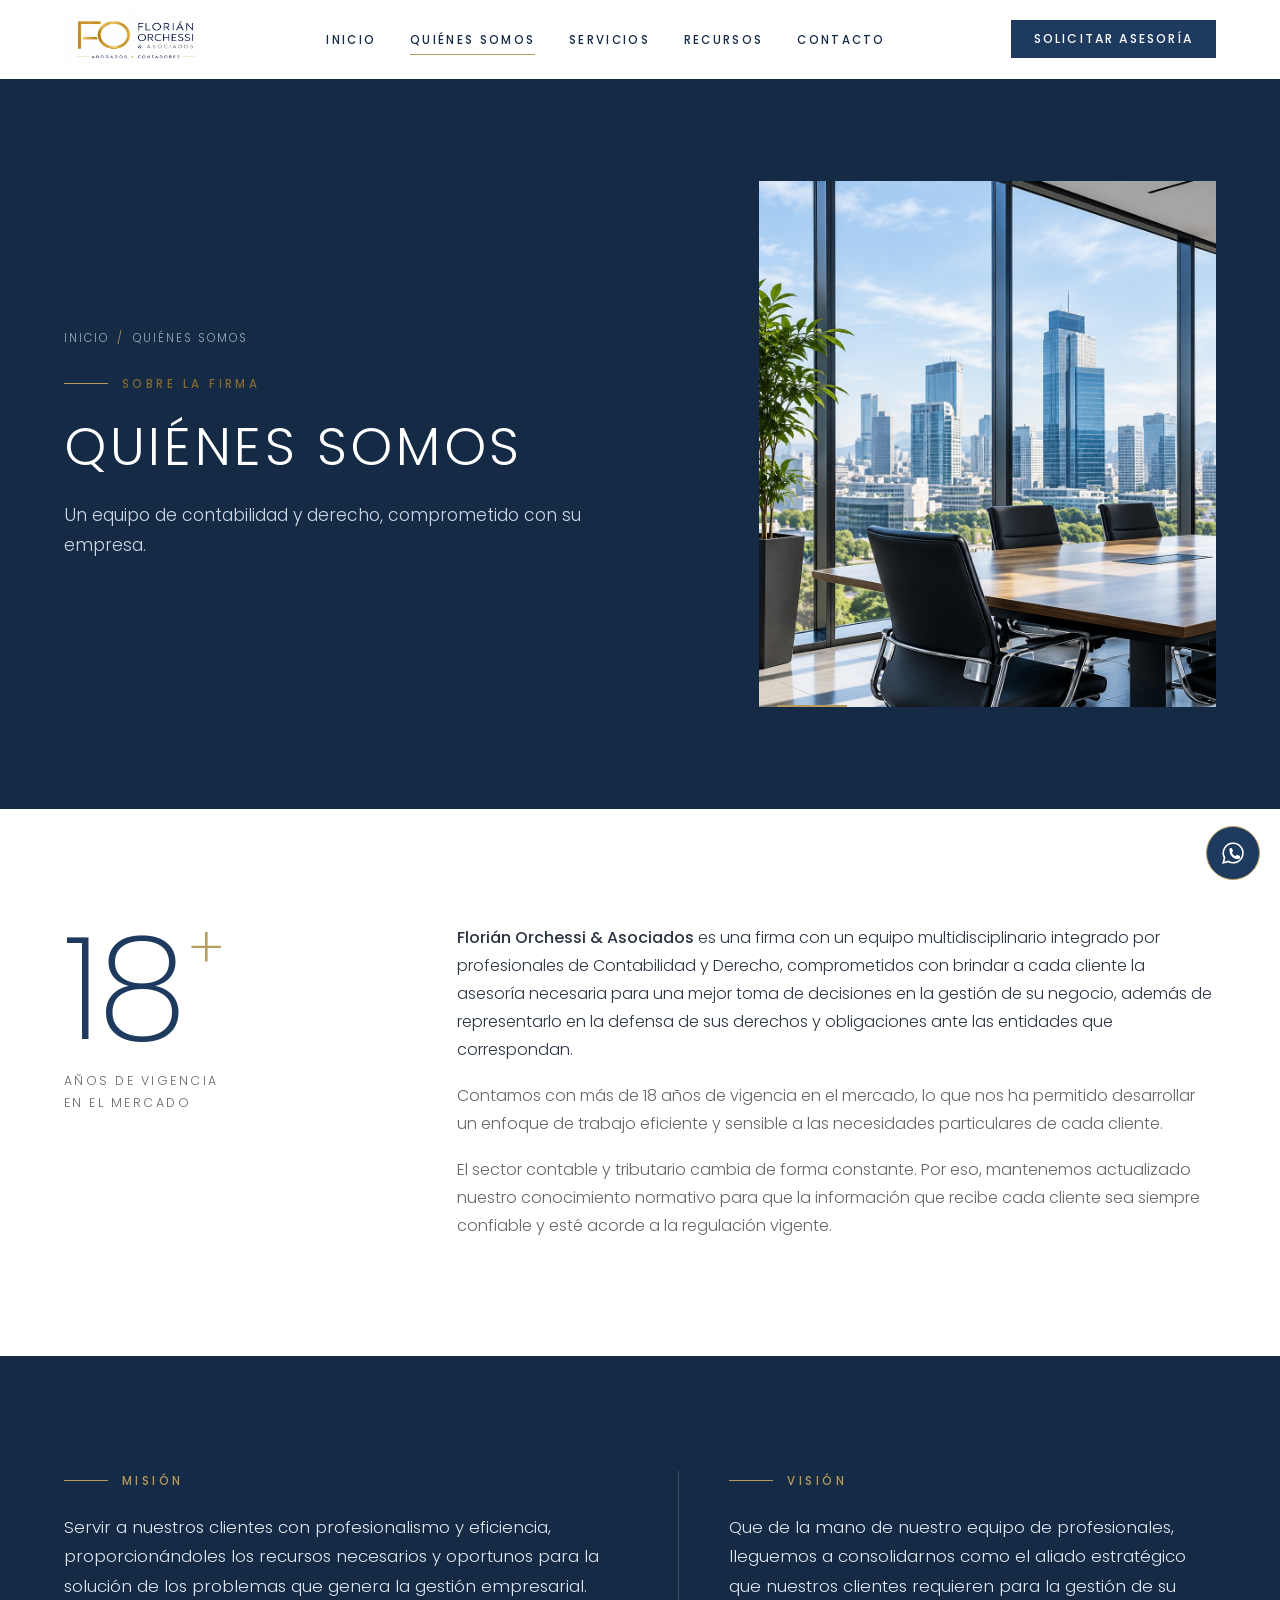
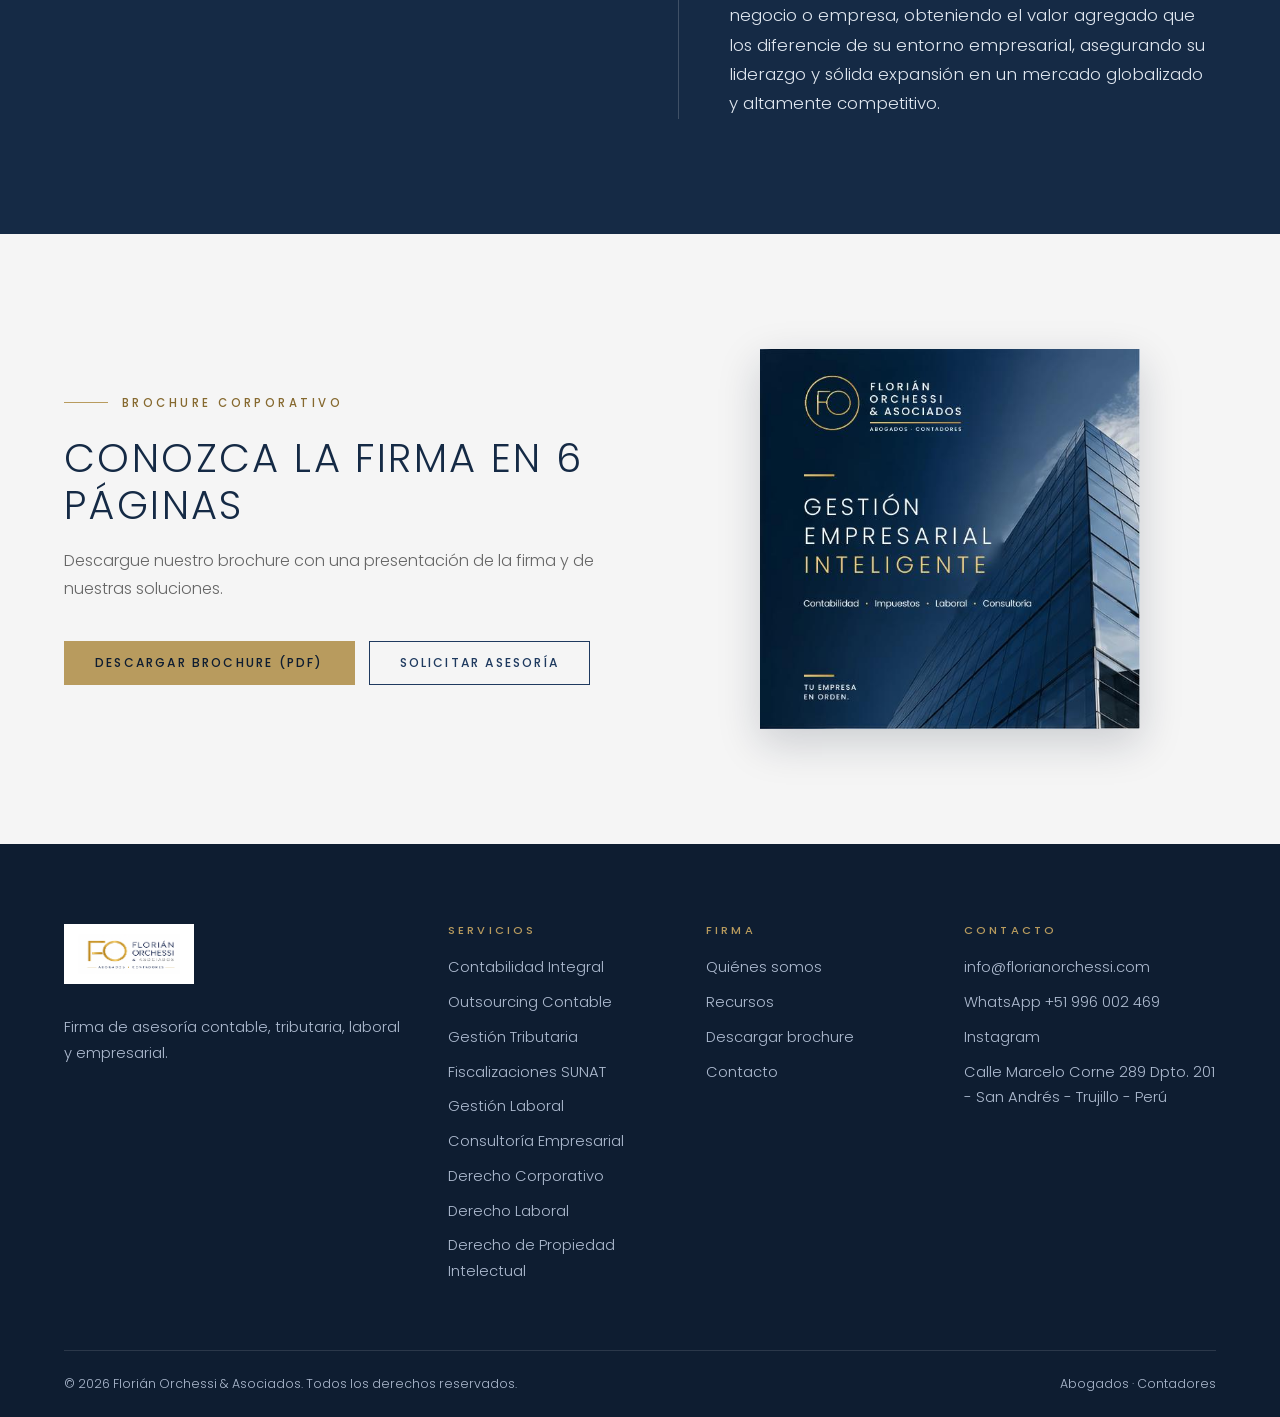
==== quienes-somos.html @ 4a56e605 "Add files via upload" ====
<!DOCTYPE html>
<html lang="es" class="no-js">
<head>
<meta charset="UTF-8">
<meta name="viewport" content="width=device-width,initial-scale=1">
<title>Quiénes somos | Florián Orchessi & Asociados – Abogados y contadores en Trujillo</title>
<meta name="description" content="Equipo multidisciplinario de contabilidad y derecho con más de 18 años de vigencia, aliado estratégico para la gestión de su empresa en Trujillo, Perú.">
<meta name="theme-color" content="#152A45">
<meta property="og:type" content="website"><meta property="og:locale" content="es_PE">
<meta property="og:site_name" content="Florián Orchessi &amp; Asociados">
<meta property="og:title" content="Quiénes somos | Florián Orchessi & Asociados – Abogados y contadores en Trujillo"><meta property="og:description" content="Equipo multidisciplinario de contabilidad y derecho con más de 18 años de vigencia, aliado estratégico para la gestión de su empresa en Trujillo, Perú.">
<meta property="og:url" content="https://TU-USUARIO.github.io/TU-REPOSITORIO/quienes-somos.html"><meta property="og:image" content="https://TU-USUARIO.github.io/TU-REPOSITORIO/assets/images/edificio-corporativo.jpg">
<link rel="icon" href="logo.png">
<link rel="preconnect" href="https://fonts.googleapis.com"><link rel="preconnect" href="https://fonts.gstatic.com" crossorigin>
<link href="https://fonts.googleapis.com/css2?family=Poppins:wght@200;300;400;500&display=swap" rel="stylesheet">
<link rel="stylesheet" href="style.css">
</head><body>
<a class="skip" href="#main">Saltar al contenido</a>
<header class="nav"><div class="wrap nav-in">
<a class="logo" href="index.html" aria-label="Florián Orchessi &amp; Asociados — Inicio"><img src="logo.png" alt="Florián Orchessi &amp; Asociados, Abogados y Contadores" width="137" height="54"></a>
<ul class="menu" id="menu"><li><a href="index.html">Inicio</a></li><li><a href="quienes-somos.html" aria-current=page>Quiénes somos</a></li><li><a href="index.html#servicios">Servicios</a></li><li><a href="recursos.html">Recursos</a></li><li><a href="index.html#contacto">Contacto</a></li></ul>
<a class="btn" href="index.html#contacto">Solicitar asesoría</a>
<button class="burger" type="button" aria-label="Abrir menú" aria-expanded="false" aria-controls="menu"><span></span><span></span><span></span></button>
</div></header>
<main id="main">

<section class="ph-hero hv-a" style="padding:0"><div class="wrap"><div><p class="crumbs"><a href="index.html">Inicio</a><span>/</span>Quiénes somos</p><span class="kicker">Sobre la firma</span><h1>Quiénes somos</h1><p class="lead">Un equipo de contabilidad y derecho, comprometido con su empresa.</p></div><div class="ph "><img src="assets/images/sala-de-reuniones.jpg" alt="Sala de reuniones ejecutiva con vista a la ciudad" decoding="async"></div></div></section>
<section><div class="wrap exp"><div class="rv"><div class="big">18<sup>+</sup></div><p class="exp-cap">Años de vigencia en el mercado</p></div>
<div class="rv"><p style="margin-bottom:18px"><strong style="font-weight:500">Florián Orchessi &amp; Asociados</strong> es una firma con un equipo multidisciplinario integrado por profesionales de Contabilidad y Derecho, comprometidos con brindar a cada cliente la asesoría necesaria para una mejor toma de decisiones en la gestión de su negocio, además de representarlo en la defensa de sus derechos y obligaciones ante las entidades que correspondan.</p>
<p style="margin-bottom:18px;color:var(--gray)">Contamos con más de 18 años de vigencia en el mercado, lo que nos ha permitido desarrollar un enfoque de trabajo eficiente y sensible a las necesidades particulares de cada cliente.</p>
<p style="color:var(--gray)">El sector contable y tributario cambia de forma constante. Por eso, mantenemos actualizado nuestro conocimiento normativo para que la información que recibe cada cliente sea siempre confiable y esté acorde a la regulación vigente.</p></div></div></section>
<section class="dark"><div class="wrap mv"><div class="rv"><span class="kicker">Misión</span><p style="font-size:1.05rem;color:#dfe6ef">Servir a nuestros clientes con profesionalismo y eficiencia, proporcionándoles los recursos necesarios y oportunos para la solución de los problemas que genera la gestión empresarial.</p></div>
<div class="rv"><span class="kicker">Visión</span><p style="font-size:1.05rem;color:#dfe6ef">Que de la mano de nuestro equipo de profesionales, lleguemos a consolidarnos como el aliado estratégico que nuestros clientes requieren para la gestión de su negocio o empresa, obteniendo el valor agregado que los diferencie de su entorno empresarial, asegurando su liderazgo y sólida expansión en un mercado globalizado y altamente competitivo.</p></div></div></section>
<section class="soft"><div class="wrap split"><div class="rv"><span class="kicker">Brochure corporativo</span><h2>Conozca la firma en 6 páginas</h2><p style="margin-top:18px">Descargue nuestro brochure con una presentación de la firma y de nuestras soluciones.</p>
<div class="actions"><a class="btn gold" href="assets/docs/Brochure-Florian-Orchessi-Asociados.pdf" download>Descargar brochure (PDF)</a><a class="btn line" href="index.html#contacto">Solicitar asesoría</a></div></div>
<div class="rv"><img src="assets/images/brochure-portada-1.jpg" alt="Portada del brochure de Florián Orchessi & Asociados" loading="lazy" style="width:100%;max-width:380px;margin:auto;box-shadow:0 14px 40px rgba(14,29,49,.18)"></div></div></section>
</main>
<footer><div class="wrap"><div class="f-grid">
<div><a class="f-logo" href="index.html"><img src="logo.png" alt="Florián Orchessi &amp; Asociados" width="102" height="40"></a>
<p>Firma de asesoría contable, tributaria, laboral y empresarial.</p></div>
<div><h4>Servicios</h4><ul><li><a href="contabilidad-integral.html">Contabilidad Integral</a></li><li><a href="outsourcing-contable.html">Outsourcing Contable</a></li><li><a href="gestion-tributaria.html">Gestión Tributaria</a></li><li><a href="fiscalizaciones-sunat.html">Fiscalizaciones SUNAT</a></li><li><a href="gestion-laboral.html">Gestión Laboral</a></li><li><a href="consultoria-empresarial.html">Consultoría Empresarial</a></li><li><a href="derecho-corporativo.html">Derecho Corporativo</a></li><li><a href="derecho-laboral.html">Derecho Laboral</a></li><li><a href="derecho-propiedad-intelectual.html">Derecho de Propiedad Intelectual</a></li></ul></div>
<div><h4>Firma</h4><ul><li><a href="quienes-somos.html">Quiénes somos</a></li><li><a href="recursos.html">Recursos</a></li><li><a href="assets/docs/Brochure-Florian-Orchessi-Asociados.pdf" download>Descargar brochure</a></li><li><a href="index.html#contacto">Contacto</a></li></ul></div>
<div><h4>Contacto</h4><ul><li><a href="mailto:info@florianorchessi.com">info@florianorchessi.com</a></li><li><a href="https://wa.me/51996002469" target="_blank" rel="noopener">WhatsApp +51 996 002 469</a></li><li><a href="https://www.instagram.com/florianorchessicontadores/" target="_blank" rel="noopener">Instagram</a></li><li>Calle Marcelo Corne 289 Dpto. 201 - San Andrés - Trujillo - Perú</li></ul></div>
</div>
<div class="f-bot"><span>© 2026 Florián Orchessi &amp; Asociados. Todos los derechos reservados.</span><span>Abogados · Contadores</span></div></div></footer>
<a class="wa" href="https://wa.me/51996002469?text=Hola%2C%20quiero%20más%20información%20sobre%20sus%20servicios" target="_blank" rel="noopener" aria-label="Escribir por WhatsApp"><svg viewBox="0 0 24 24" aria-hidden="true"><path d="M12 3a9 9 0 0 0-7.8 13.4L3 21l4.7-1.2A9 9 0 1 0 12 3Z" fill="none" stroke="currentColor" stroke-width="1.5"/><path d="M8.5 8.7c.2-.7 1-1.4 1.7-1.3.4 0 .8.3 1.1 1l.6 1.3c.2.4.1.8-.2 1.1l-.5.6c-.2.2-.2.5 0 .8.6 1 1.6 2 2.6 2.5.3.2.6.1.8-.1l.6-.6c.3-.3.7-.4 1.1-.2l1.3.6c.6.3 1 .7 1 1.2.1.8-.6 1.5-1.3 1.8-1.9.7-4.3-.2-6.1-2-1.8-1.8-2.8-4.1-2.2-5.9Z" fill="currentColor"/></svg></a>
<script src="script.js"></script>
</body></html>
---- style.css ----
/* ==========================================================
   FLORIÁN ORCHESSI & ASOCIADOS — Hoja de estilos única
   Dirección: corporativa · minimalista · elegante · premium
   ========================================================== */
:root{
  --navy:#1F3A5F; --navy-d:#152A45; --navy-x:#0E1D31;
  --gold:#B89B5E; --gold-t:#86692F;      /* gold-t: dorado oscuro para texto sobre blanco (contraste AA) */
  --ink:#2B3442; --gray:#666; --soft:#F5F5F5; --line:#E3E6EA;
  --ease:cubic-bezier(.2,.7,.2,1); --nav-h:78px;
}
*{margin:0;padding:0;box-sizing:border-box}
html{scroll-behavior:smooth;scroll-padding-top:var(--nav-h)}
body{font-family:'Poppins',system-ui,-apple-system,'Segoe UI',sans-serif;font-weight:300;color:var(--ink);line-height:1.75;background:#fff;-webkit-font-smoothing:antialiased;overflow-x:hidden}
img{max-width:100%;display:block}
a{color:inherit;text-decoration:none}
ul{list-style:none}
.wrap{width:min(1200px,90%);margin:auto}
section{padding:clamp(72px,9vw,132px) 0}
.soft{background:var(--soft)}
.dark{background:var(--navy-d);color:#dfe6ef}
.skip{position:absolute;left:-999px;top:8px;background:#fff;padding:8px 14px;z-index:200}
.skip:focus{left:8px}
:focus-visible{outline:2px solid var(--gold);outline-offset:3px}

/* ---------- Tipografía ---------- */
h1,h2,h3,h4{font-weight:300;line-height:1.18;color:var(--navy-d)}
h1{font-size:clamp(2.1rem,5vw,4rem);letter-spacing:.07em;text-transform:uppercase}
h2{font-size:clamp(1.55rem,3.2vw,2.5rem);letter-spacing:.06em;text-transform:uppercase}
h3{font-size:.95rem;font-weight:500;letter-spacing:.16em;text-transform:uppercase}
.dark h1,.dark h2,.dark h3,.hero h1,.hero h2{color:#fff}
.accent{color:var(--gold)}
.kicker{display:flex;align-items:center;gap:14px;font-size:.72rem;font-weight:500;letter-spacing:.3em;text-transform:uppercase;color:var(--gold-t);margin-bottom:22px}
.kicker::before{content:"";width:44px;height:1px;background:var(--gold)}
.dark .kicker,.hero .kicker{color:var(--gold)}
.lead{font-size:1.08rem;color:var(--gray);max-width:56ch}
.dark .lead,.hero .lead{color:#cfd9e6}
.rule{width:56px;height:1px;background:var(--gold);margin:28px 0}

/* ---------- Botones (pocos y claros) ---------- */
.btn{display:inline-flex;align-items:center;gap:10px;padding:15px 30px;font:500 .76rem/1 'Poppins',sans-serif;letter-spacing:.18em;text-transform:uppercase;background:var(--navy);color:#fff;border:1px solid var(--navy);transition:.35s var(--ease);cursor:pointer}
.btn:hover{background:var(--navy-d);transform:translateY(-2px)}
.btn.gold{background:var(--gold);border-color:var(--gold);color:var(--navy-x)}
.btn.gold:hover{background:#c9ad72}
.btn.line{background:transparent;color:var(--navy)}
.btn.line:hover{background:var(--navy);color:#fff}
.btn.line.light{color:#fff;border-color:rgba(255,255,255,.55)}
.btn.line.light:hover{background:#fff;color:var(--navy-d)}
.more{display:inline-flex;align-items:center;gap:10px;font-size:.74rem;font-weight:500;letter-spacing:.18em;text-transform:uppercase;color:var(--navy)}
.more::after{content:"";width:28px;height:1px;background:var(--gold);transition:width .35s var(--ease)}
.more:hover::after{width:48px}
.dark .more{color:#fff}
.actions{display:flex;flex-wrap:wrap;gap:14px;margin-top:38px}

/* ---------- Navbar ---------- */
.nav{position:sticky;top:0;z-index:100;background:#fff;border-bottom:1px solid transparent;transition:border-color .3s,box-shadow .3s}
.nav.scrolled{border-color:var(--line)}
.nav-in{height:var(--nav-h);display:flex;align-items:center;justify-content:space-between;gap:24px}
.logo img{height:54px;width:auto}
.menu{display:flex;gap:34px}
.menu a{font-size:.72rem;font-weight:500;letter-spacing:.2em;text-transform:uppercase;color:var(--navy-d);padding:6px 0;border-bottom:1px solid transparent;transition:.3s}
.menu a:hover,.menu a[aria-current]{border-color:var(--gold)}
.nav .btn{padding:12px 22px}
.burger{display:none;width:44px;height:44px;background:none;border:0;cursor:pointer;position:relative}
.burger span{position:absolute;left:11px;right:11px;height:1.5px;background:var(--navy-d);transition:.3s}
.burger span:nth-child(1){top:16px}.burger span:nth-child(2){top:22px}.burger span:nth-child(3){top:28px}
.burger.open span:nth-child(1){top:22px;transform:rotate(45deg)}
.burger.open span:nth-child(2){opacity:0}
.burger.open span:nth-child(3){top:22px;transform:rotate(-45deg)}

/* ---------- Hero (inicio) ---------- */
.hero{position:relative;min-height:calc(100svh - var(--nav-h));display:flex;align-items:center;color:#fff;background:var(--navy-x) url(assets/images/edificio-corporativo.jpg) right 30%/cover no-repeat;padding:96px 0 150px}
.hero::after{content:"";position:absolute;inset:0;background:linear-gradient(90deg,rgba(14,29,49,.82) 0%,rgba(14,29,49,.35) 55%,rgba(14,29,49,0) 100%)}
.hero .wrap{position:relative;z-index:1}
.hero h1{max-width:12ch;margin-bottom:28px}
.hero .lead{font-size:1.12rem}
.hero-strip{position:absolute;z-index:1;left:0;right:0;bottom:0;border-top:1px solid rgba(255,255,255,.18);background:rgba(14,29,49,.55);backdrop-filter:blur(6px)}
.hero-strip ul{display:flex;flex-wrap:wrap;gap:8px 34px;padding:20px 0;font-size:.78rem;letter-spacing:.2em;text-transform:uppercase;color:#e8edf4}
.hero-strip li+li::before{content:"·";color:var(--gold);margin-right:34px}

/* ---------- Experiencia (editorial) ---------- */
.exp{display:grid;grid-template-columns:minmax(220px,.8fr) 2fr;gap:clamp(40px,7vw,110px);align-items:start}
.big{font-size:clamp(5rem,12vw,9rem);font-weight:200;line-height:.9;color:var(--navy);letter-spacing:-.02em}
.big sup{font-size:.4em;color:var(--gold);vertical-align:top;margin-left:4px}
.exp-cap{font-size:.78rem;letter-spacing:.2em;text-transform:uppercase;color:var(--gray);margin-top:16px;max-width:22ch}
.pillars{display:grid;grid-template-columns:repeat(2,1fr);border-top:1px solid var(--line)}
.pillars div{padding:30px 30px 30px 0;border-bottom:1px solid var(--line)}
.pillars div:nth-child(odd){border-right:1px solid var(--line)}
.pillars div:nth-child(even){padding-left:30px}
.pillars p{margin-top:8px;color:var(--gray);font-size:.95rem}

/* ---------- Split (texto + foto) ---------- */
.split{display:grid;grid-template-columns:1fr 1fr;gap:clamp(40px,7vw,100px);align-items:center}
.split.rev .ph{order:2}
.ph{position:relative;overflow:hidden;background:var(--navy-d)}
.ph img{width:100%;height:100%;object-fit:cover;transition:transform 1.4s var(--ease)}
.ph:hover img{transform:scale(1.03)}
.ph.tall{aspect-ratio:4/5}.ph.wide{aspect-ratio:16/11}
.ph::after{content:"";position:absolute;left:18px;bottom:-1px;width:70px;height:3px;background:var(--gold)}
.split p+p{margin-top:16px}
.split p{color:var(--gray)}

/* ---------- Servicios (editorial por categorías) ---------- */
.sec-head{max-width:640px;margin-bottom:clamp(48px,6vw,84px)}
.cat{display:grid;grid-template-columns:5fr 6fr;gap:clamp(32px,6vw,90px);padding:clamp(36px,5vw,64px) 0;border-top:1px solid var(--line);align-items:start}
.cat:nth-of-type(even) .ph{order:2}
.cat{align-items:stretch}.cat .ph{min-height:260px}
.cat-n{font-size:.74rem;letter-spacing:.3em;color:var(--gold-t);font-weight:500}
.cat h3{font-size:1.25rem;margin:6px 0 0;letter-spacing:.14em}
.svc{display:block;padding:22px 0;border-bottom:1px solid var(--line);position:relative;transition:padding .4s var(--ease)}
.svc:first-of-type{padding-top:0}
.svc:last-child{border-bottom:0}
.svc h4{font-size:1.05rem;font-weight:500;color:var(--navy-d);letter-spacing:.02em}
.svc p{color:var(--gray);font-size:.93rem;margin:4px 0 10px;max-width:52ch}
.svc:hover{padding-left:10px}
.regimenes{margin-top:clamp(32px,4vw,56px);padding:28px 0;border-top:1px solid var(--line);display:flex;flex-wrap:wrap;gap:12px 36px;align-items:baseline}
.regimenes b{font-weight:500;font-size:.72rem;letter-spacing:.24em;text-transform:uppercase;color:var(--gold-t)}
.regimenes span{color:var(--navy-d);font-size:.92rem}

/* ---------- Por qué elegirnos ---------- */
.why{display:grid;grid-template-columns:repeat(3,1fr);margin-top:clamp(40px,5vw,70px);border-top:1px solid rgba(255,255,255,.16)}
.why div{padding:34px 30px 34px 0;border-bottom:1px solid rgba(255,255,255,.16)}
.why div:not(:nth-child(3n+1)){padding-left:30px;border-left:1px solid rgba(255,255,255,.16)}
.why b{display:block;color:var(--gold);font-weight:300;font-size:.8rem;letter-spacing:.3em;margin-bottom:12px}
.why h3{color:#fff;margin-bottom:8px;font-size:.88rem}
.why p{font-size:.92rem;color:#b9c6d6}

/* ---------- Enfoque (pasos) ---------- */
.steps{display:grid;grid-template-columns:repeat(4,1fr);gap:0;margin-top:clamp(44px,5vw,70px);counter-reset:s}
.step{position:relative;padding:34px 28px 0 0;border-top:1px solid var(--line)}
.step::before{content:"";position:absolute;left:0;top:-4px;width:7px;height:7px;border-radius:50%;background:var(--gold)}
.step b{font-size:2.6rem;font-weight:200;color:var(--navy);line-height:1}
.step h3{margin:14px 0 8px}
.step p{font-size:.92rem;color:var(--gray)}

/* ---------- CTA ---------- */
.cta{position:relative;color:#fff;text-align:center;background:var(--navy-x) url(assets/images/edificio-fachada.jpg) center/cover;padding:clamp(90px,12vw,170px) 0}
.cta::before{content:"";position:absolute;inset:0;background:rgba(14,29,49,.78)}
.cta .wrap{position:relative;max-width:860px}
.cta h2{color:#fff;font-size:clamp(1.6rem,3.6vw,2.8rem);line-height:1.3}
.cta .actions{justify-content:center}

/* ---------- Contacto / equipo ---------- */
.contact{display:grid;grid-template-columns:5fr 6fr;gap:clamp(40px,7vw,100px)}
.cinfo li{padding:14px 0;border-bottom:1px solid var(--line);font-size:.95rem}
.cinfo small{display:block;font-size:.68rem;letter-spacing:.26em;text-transform:uppercase;color:var(--gold-t);font-weight:500}
.cinfo a:hover{color:var(--gold-t)}
form{display:grid;gap:22px}
.row{display:grid;grid-template-columns:1fr 1fr;gap:22px}
label{display:block;font-size:.68rem;letter-spacing:.24em;text-transform:uppercase;font-weight:500;color:var(--navy-d);margin-bottom:6px}
input,textarea{width:100%;font:300 1rem 'Poppins',sans-serif;color:var(--ink);padding:12px 0;border:0;border-bottom:1px solid #b9c1cc;background:transparent;border-radius:0;transition:border-color .3s}
input:focus,textarea:focus{outline:0;border-color:var(--gold)}
.hp{position:absolute;left:-9999px}
.note{font-size:.8rem;color:var(--gray)}
.join{display:flex;justify-content:space-between;align-items:center;gap:30px;flex-wrap:wrap}
.join p{max-width:60ch;color:var(--gray)}

/* ---------- Footer ---------- */
footer{background:var(--navy-x);color:#aebbd0;padding:80px 0 0;font-size:.92rem}
.f-grid{display:grid;grid-template-columns:1.6fr 1fr 1fr 1.2fr;gap:48px;padding-bottom:56px}
.f-logo{display:inline-block;background:#fff;padding:10px 14px;margin-bottom:22px}
.f-logo img{height:40px}
footer h4{font-size:.7rem;letter-spacing:.28em;text-transform:uppercase;color:var(--gold);font-weight:500;margin-bottom:18px}
footer li{margin-bottom:9px}
footer a:hover{color:#fff}
.f-bot{border-top:1px solid rgba(255,255,255,.12);padding:22px 0;font-size:.78rem;display:flex;justify-content:space-between;flex-wrap:wrap;gap:8px}

/* ---------- WhatsApp flotante ---------- */
.wa{position:fixed;right:20px;bottom:20px;z-index:90;width:54px;height:54px;border-radius:50%;background:var(--navy);color:#fff;display:grid;place-items:center;border:1px solid var(--gold);transition:.3s var(--ease)}
.wa:hover{transform:translateY(-3px);background:var(--navy-d)}
.wa svg{width:26px;height:26px}

/* ---------- Páginas internas ---------- */
.ph-hero{position:relative;color:#fff;background:var(--navy-d)}
.crumbs{font-size:.72rem;letter-spacing:.18em;text-transform:uppercase;color:#9fb0c6;margin-bottom:26px}
.crumbs a:hover{color:#fff}
.crumbs span{color:var(--gold);margin:0 8px}
.ph-hero h1{color:#fff;font-size:clamp(1.9rem,4.2vw,3.3rem)}
.ph-hero .lead{margin-top:22px}
/* Variante A: texto + foto lateral */
.hv-a .wrap{display:grid;grid-template-columns:1.15fr .85fr;gap:clamp(30px,6vw,90px);align-items:center;padding:clamp(60px,8vw,110px) 0}
.hv-a .ph{aspect-ratio:4/4.6}
/* Variante B: foto a sangre */
.hv-b{background-size:cover;background-position:center}
.hv-b::before{content:"";position:absolute;inset:0;background:linear-gradient(90deg,rgba(14,29,49,.92),rgba(14,29,49,.55))}
.hv-b .wrap{position:relative;padding:clamp(90px,13vw,190px) 0 clamp(70px,9vw,120px);max-width:min(1200px,90%)}
.hv-b h1,.hv-b .lead{max-width:760px}
/* Variante C: tipográfica con numeral */
.hv-c .wrap{position:relative;padding:clamp(70px,9vw,130px) 0;display:grid;grid-template-columns:1fr auto;gap:40px;align-items:end}
.hv-c .num{font-size:clamp(7rem,20vw,16rem);font-weight:200;line-height:.8;color:transparent;-webkit-text-stroke:1px rgba(184,155,94,.55)}
.scope{display:grid;grid-template-columns:1fr 2fr;gap:clamp(36px,7vw,110px)}
.scope-list li{display:grid;grid-template-columns:48px 1fr;gap:12px;padding:18px 0;border-bottom:1px solid var(--line);color:var(--ink)}
.scope-list li:first-child{border-top:1px solid var(--line)}
.scope-list b{font-weight:400;font-size:.76rem;letter-spacing:.2em;color:var(--gold-t);padding-top:4px}
.scope-list.two{grid-template-columns:1fr 1fr;column-gap:50px;display:grid}
.scope-list.two li:nth-child(2){border-top:1px solid var(--line)}
.benefits{display:grid;grid-template-columns:repeat(3,1fr);gap:0;margin-top:48px}
.benefits div{padding:6px 34px;border-left:1px solid rgba(255,255,255,.18)}
.benefits div:first-child{padding-left:0;border-left:0}
.benefits p{font-size:.93rem;color:#b9c6d6;margin-top:8px}
.others{display:flex;flex-wrap:wrap;gap:10px 30px;margin-top:26px}
.others a{font-size:.88rem;color:var(--navy);border-bottom:1px solid var(--gold);padding-bottom:2px}
.others a:hover{color:var(--gold-t)}

/* ---------- Recursos ---------- */
.res-feat{display:grid;grid-template-columns:5fr 6fr;gap:clamp(36px,6vw,90px);align-items:center;padding:clamp(28px,4vw,48px);background:var(--soft)}
.res-feat img{width:100%;box-shadow:0 14px 40px rgba(14,29,49,.18);max-width:420px;margin:auto}
.tag{display:inline-block;font-size:.66rem;letter-spacing:.24em;text-transform:uppercase;font-weight:500;color:var(--gold-t);border:1px solid var(--gold);padding:4px 10px;margin-bottom:14px}
.res-list{margin-top:clamp(40px,5vw,64px)}
.res-row{display:grid;grid-template-columns:2.2fr 1fr auto;gap:30px;align-items:center;padding:30px 0;border-top:1px solid var(--line)}
.res-row:last-child{border-bottom:1px solid var(--line)}
.res-row h3{font-size:1.02rem;letter-spacing:.08em}
.res-row p{color:var(--gray);font-size:.93rem;margin-top:4px}
.res-row small{font-size:.7rem;letter-spacing:.22em;text-transform:uppercase;color:var(--gold-t);font-weight:500}

/* ---------- Animaciones discretas ---------- */
.rv{opacity:0;transform:translateY(22px);transition:opacity .9s var(--ease),transform .9s var(--ease)}
.rv.in{opacity:1;transform:none}
.no-js .rv{opacity:1;transform:none}
@media (prefers-reduced-motion:reduce){*{scroll-behavior:auto!important;transition:none!important}.rv{opacity:1;transform:none}}

/* ---------- Responsive ---------- */
@media (max-width:1020px){
  .menu{gap:22px}.nav .btn{display:none}
  .f-grid{grid-template-columns:1fr 1fr}
  .why{grid-template-columns:1fr 1fr}.why div,.why div:not(:nth-child(3n+1)){padding:30px 24px 30px 0;border-left:0}.why div:nth-child(even){padding-left:24px;border-left:1px solid rgba(255,255,255,.16)}
  .steps{grid-template-columns:1fr 1fr;row-gap:44px}
}
@media (max-width:820px){
  :root{--nav-h:68px}
  .burger{display:block}
  .menu{position:fixed;inset:var(--nav-h) 0 0 0;background:#fff;flex-direction:column;gap:0;padding:20px 5% 40px;transform:translateX(100%);transition:transform .45s var(--ease);overflow:auto}
  .menu.open{transform:none}
  .menu a{display:block;padding:20px 0;font-size:.86rem;border-bottom:1px solid var(--line)}
  .nav .btn{display:inline-flex;position:fixed;left:5%;right:5%;bottom:24px;justify-content:center;opacity:0;pointer-events:none;transition:.3s}
  .menu.open~.btn{opacity:1;pointer-events:auto;z-index:101}
  .hero{background-position:70% center;padding:70px 0 160px}
  .hero::after{background:linear-gradient(180deg,rgba(14,29,49,.7),rgba(14,29,49,.5))}
  .hero-strip li+li::before{display:none}.hero-strip ul{gap:6px 22px;font-size:.7rem}
  .exp,.split,.cat,.contact,.scope,.res-feat,.hv-a .wrap{grid-template-columns:1fr}
  .split.rev .ph,.cat:nth-of-type(even) .ph{order:0}
  .hv-a .ph{aspect-ratio:16/10;order:2}
  .hv-c .wrap{grid-template-columns:1fr}.hv-c .num{display:none}
  .pillars{grid-template-columns:1fr}.pillars div,.pillars div:nth-child(even){padding:24px 0;border-right:0!important}
  .benefits{grid-template-columns:1fr}.benefits div{padding:22px 0;border-left:0;border-top:1px solid rgba(255,255,255,.18)}
  .scope-list.two{grid-template-columns:1fr}.scope-list.two li:nth-child(2){border-top:0}
  .res-row{grid-template-columns:1fr;gap:14px}
  .row{grid-template-columns:1fr}
  .why,.steps{grid-template-columns:1fr}.why div,.why div:nth-child(even){padding:26px 0;border-left:0!important}
  .f-grid{grid-template-columns:1fr;gap:34px}
}

/* Misión / visión y seguridad de rejillas */
.mv{display:grid;grid-template-columns:1fr 1fr;gap:clamp(30px,6vw,90px)}
.mv>div+div{border-left:1px solid rgba(255,255,255,.18);padding-left:clamp(20px,4vw,50px)}
.exp>*,.split>*,.cat>*,.contact>*,.scope>*,.res-feat>*,.mv>*,.hv-a .wrap>*,.res-row>*{min-width:0}
@media (max-width:820px){.mv{grid-template-columns:1fr}.mv>div+div{border-left:0;padding-left:0;border-top:1px solid rgba(255,255,255,.18);padding-top:28px}}
.ph-hero .lead{color:#cfd9e6}
.ph.wide{aspect-ratio:21/8}
@media(max-width:820px){.ph.wide{aspect-ratio:16/10}}
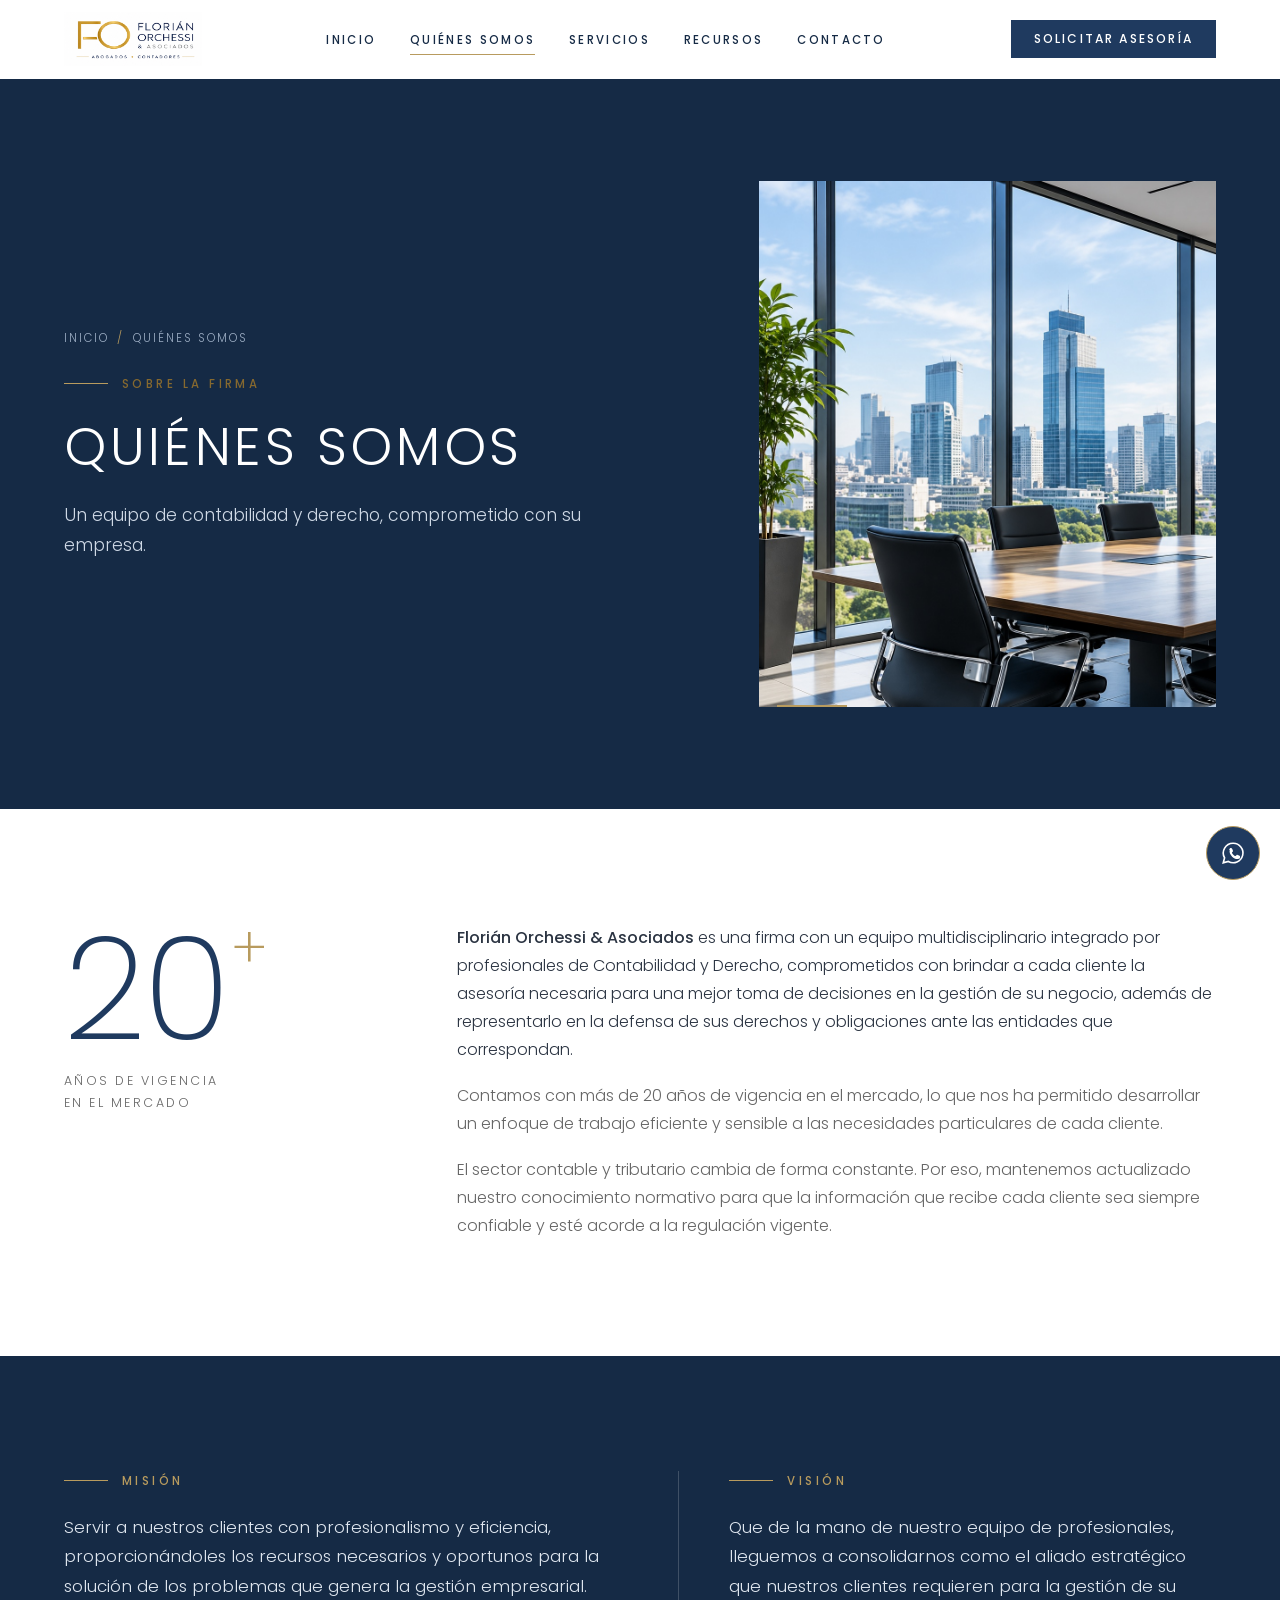
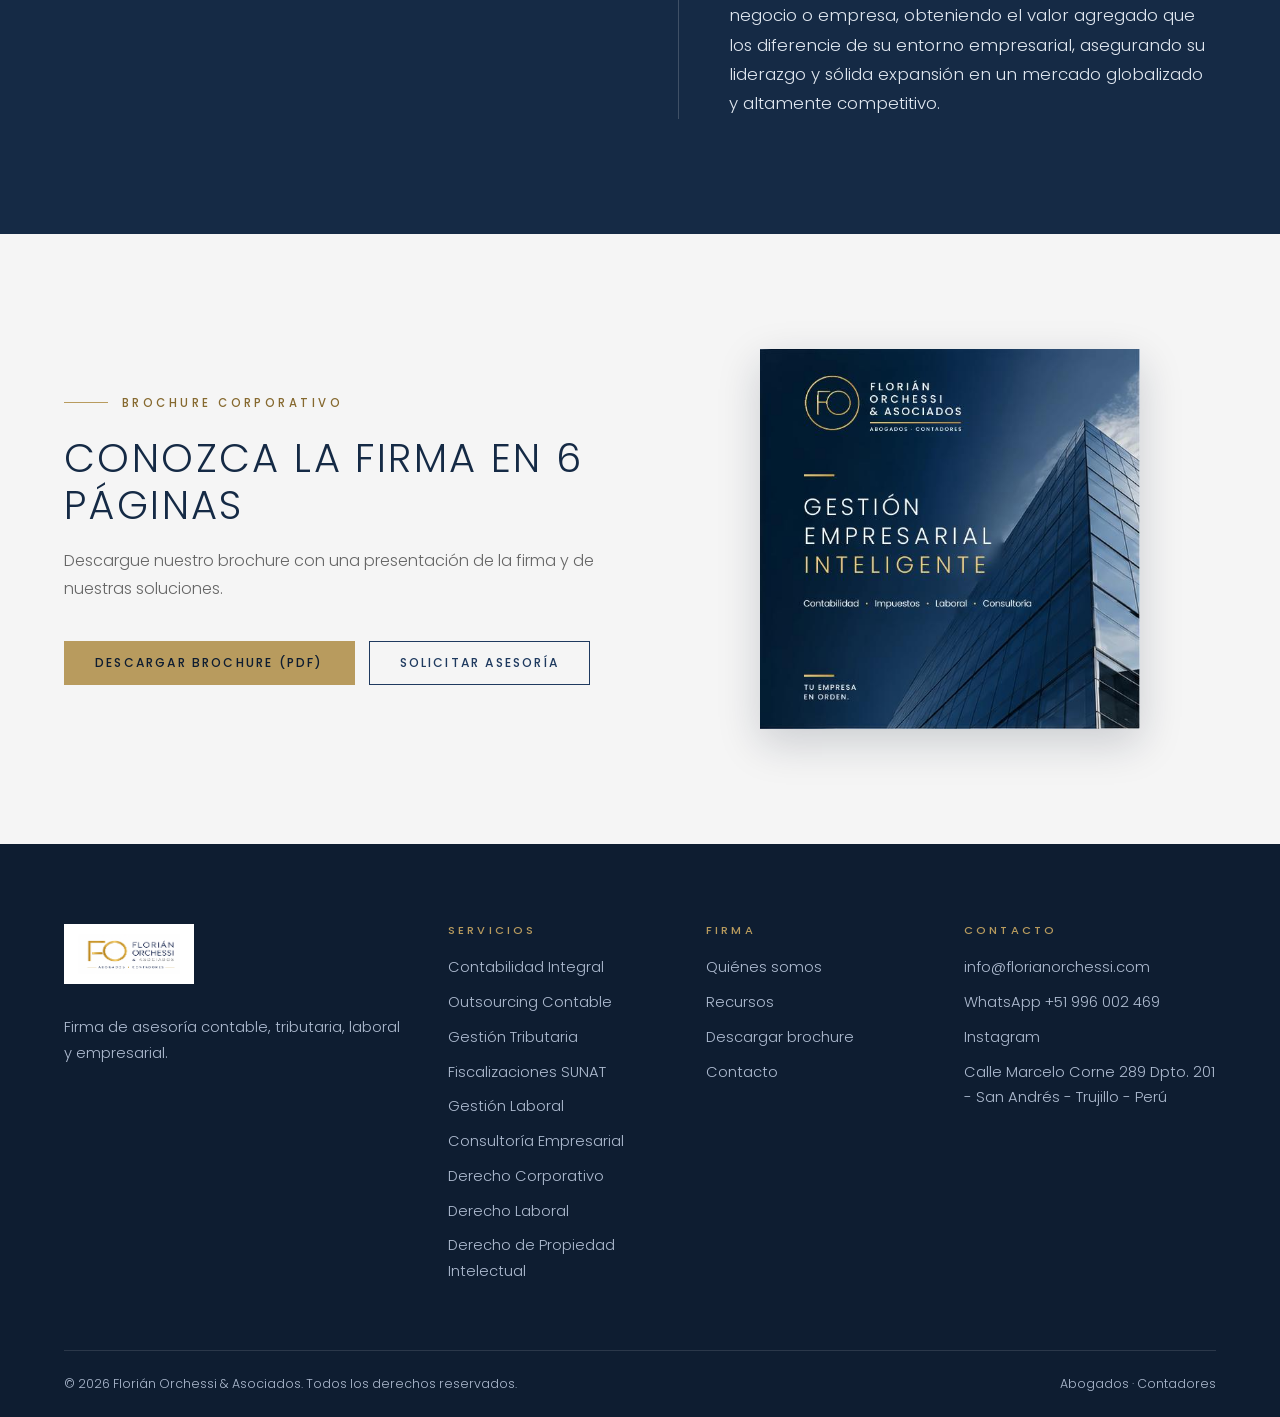
==== commit 9993fca9: "Update quienes-somos.html" ====
--- a/quienes-somos.html
+++ b/quienes-somos.html
@@ -4,11 +4,11 @@
 <meta charset="UTF-8">
 <meta name="viewport" content="width=device-width,initial-scale=1">
 <title>Quiénes somos | Florián Orchessi & Asociados – Abogados y contadores en Trujillo</title>
-<meta name="description" content="Equipo multidisciplinario de contabilidad y derecho con más de 18 años de vigencia, aliado estratégico para la gestión de su empresa en Trujillo, Perú.">
+<meta name="description" content="Equipo multidisciplinario de contabilidad y derecho con más de 20 años de vigencia, aliado estratégico para la gestión de su empresa en Trujillo, Perú.">
 <meta name="theme-color" content="#152A45">
 <meta property="og:type" content="website"><meta property="og:locale" content="es_PE">
 <meta property="og:site_name" content="Florián Orchessi &amp; Asociados">
-<meta property="og:title" content="Quiénes somos | Florián Orchessi & Asociados – Abogados y contadores en Trujillo"><meta property="og:description" content="Equipo multidisciplinario de contabilidad y derecho con más de 18 años de vigencia, aliado estratégico para la gestión de su empresa en Trujillo, Perú.">
+<meta property="og:title" content="Quiénes somos | Florián Orchessi & Asociados – Abogados y contadores en Trujillo"><meta property="og:description" content="Equipo multidisciplinario de contabilidad y derecho con más de 20 años de vigencia, aliado estratégico para la gestión de su empresa en Trujillo, Perú.">
 <meta property="og:url" content="https://TU-USUARIO.github.io/TU-REPOSITORIO/quienes-somos.html"><meta property="og:image" content="https://TU-USUARIO.github.io/TU-REPOSITORIO/assets/images/edificio-corporativo.jpg">
 <link rel="icon" href="logo.png">
 <link rel="preconnect" href="https://fonts.googleapis.com"><link rel="preconnect" href="https://fonts.gstatic.com" crossorigin>
@@ -25,9 +25,9 @@
 <main id="main">
 
 <section class="ph-hero hv-a" style="padding:0"><div class="wrap"><div><p class="crumbs"><a href="index.html">Inicio</a><span>/</span>Quiénes somos</p><span class="kicker">Sobre la firma</span><h1>Quiénes somos</h1><p class="lead">Un equipo de contabilidad y derecho, comprometido con su empresa.</p></div><div class="ph "><img src="assets/images/sala-de-reuniones.jpg" alt="Sala de reuniones ejecutiva con vista a la ciudad" decoding="async"></div></div></section>
-<section><div class="wrap exp"><div class="rv"><div class="big">18<sup>+</sup></div><p class="exp-cap">Años de vigencia en el mercado</p></div>
+<section><div class="wrap exp"><div class="rv"><div class="big">20<sup>+</sup></div><p class="exp-cap">Años de vigencia en el mercado</p></div>
 <div class="rv"><p style="margin-bottom:18px"><strong style="font-weight:500">Florián Orchessi &amp; Asociados</strong> es una firma con un equipo multidisciplinario integrado por profesionales de Contabilidad y Derecho, comprometidos con brindar a cada cliente la asesoría necesaria para una mejor toma de decisiones en la gestión de su negocio, además de representarlo en la defensa de sus derechos y obligaciones ante las entidades que correspondan.</p>
-<p style="margin-bottom:18px;color:var(--gray)">Contamos con más de 18 años de vigencia en el mercado, lo que nos ha permitido desarrollar un enfoque de trabajo eficiente y sensible a las necesidades particulares de cada cliente.</p>
+<p style="margin-bottom:18px;color:var(--gray)">Contamos con más de 20 años de vigencia en el mercado, lo que nos ha permitido desarrollar un enfoque de trabajo eficiente y sensible a las necesidades particulares de cada cliente.</p>
 <p style="color:var(--gray)">El sector contable y tributario cambia de forma constante. Por eso, mantenemos actualizado nuestro conocimiento normativo para que la información que recibe cada cliente sea siempre confiable y esté acorde a la regulación vigente.</p></div></div></section>
 <section class="dark"><div class="wrap mv"><div class="rv"><span class="kicker">Misión</span><p style="font-size:1.05rem;color:#dfe6ef">Servir a nuestros clientes con profesionalismo y eficiencia, proporcionándoles los recursos necesarios y oportunos para la solución de los problemas que genera la gestión empresarial.</p></div>
 <div class="rv"><span class="kicker">Visión</span><p style="font-size:1.05rem;color:#dfe6ef">Que de la mano de nuestro equipo de profesionales, lleguemos a consolidarnos como el aliado estratégico que nuestros clientes requieren para la gestión de su negocio o empresa, obteniendo el valor agregado que los diferencie de su entorno empresarial, asegurando su liderazgo y sólida expansión en un mercado globalizado y altamente competitivo.</p></div></div></section>
@@ -45,4 +45,4 @@
 <div class="f-bot"><span>© 2026 Florián Orchessi &amp; Asociados. Todos los derechos reservados.</span><span>Abogados · Contadores</span></div></div></footer>
 <a class="wa" href="https://wa.me/51996002469?text=Hola%2C%20quiero%20más%20información%20sobre%20sus%20servicios" target="_blank" rel="noopener" aria-label="Escribir por WhatsApp"><svg viewBox="0 0 24 24" aria-hidden="true"><path d="M12 3a9 9 0 0 0-7.8 13.4L3 21l4.7-1.2A9 9 0 1 0 12 3Z" fill="none" stroke="currentColor" stroke-width="1.5"/><path d="M8.5 8.7c.2-.7 1-1.4 1.7-1.3.4 0 .8.3 1.1 1l.6 1.3c.2.4.1.8-.2 1.1l-.5.6c-.2.2-.2.5 0 .8.6 1 1.6 2 2.6 2.5.3.2.6.1.8-.1l.6-.6c.3-.3.7-.4 1.1-.2l1.3.6c.6.3 1 .7 1 1.2.1.8-.6 1.5-1.3 1.8-1.9.7-4.3-.2-6.1-2-1.8-1.8-2.8-4.1-2.2-5.9Z" fill="currentColor"/></svg></a>
 <script src="script.js"></script>
-</body></html>+</body></html>
